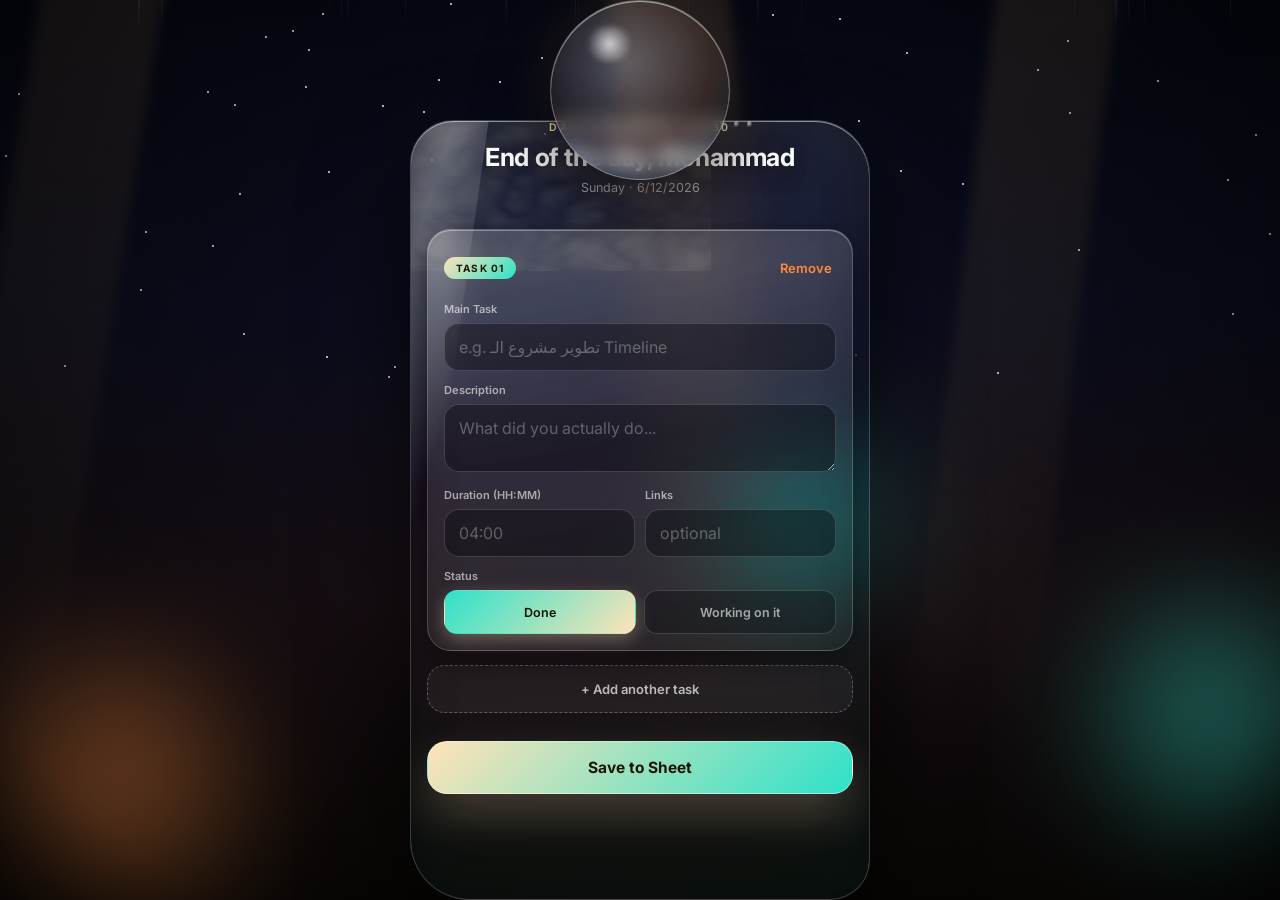
==== site/index.html @ c85f658f "Add files via upload" ====
<!DOCTYPE html>
<html lang="en">
<head>
<meta charset="UTF-8">
<meta name="viewport" content="width=device-width, initial-scale=1, maximum-scale=1, viewport-fit=cover">
<meta name="apple-mobile-web-app-capable" content="yes">
<meta name="apple-mobile-web-app-status-bar-style" content="black-translucent">
<meta name="theme-color" content="#0A0C1C">
<title>Daily Task Log</title>
<link rel="preconnect" href="https://fonts.googleapis.com">
<link href="https://fonts.googleapis.com/css2?family=Inter:wght@300;400;500;600;700;800&display=swap" rel="stylesheet">
<link rel="stylesheet" href="styles.css">
</head>
<body>

<div class="stage">
  <div class="stars" id="stars"></div>
  <div class="ray r1"></div><div class="ray r2"></div><div class="ray r3"></div>
  <div class="cl cl1"></div><div class="cl cl2"></div><div class="cl cl3"></div>
  <div class="vignette"></div>
  <div class="grain"></div>
</div>
<div class="rainfield" id="rainfield"></div>

<div class="app-shell">
  <div class="domewrap">
    <div class="dome" aria-hidden="true"></div>
    <div class="frame">
      <svg class="caustic-overlay" xmlns="http://www.w3.org/2000/svg" aria-hidden="true">
        <filter id="caustic">
          <feTurbulence type="turbulence" baseFrequency="0.018 0.035" numOctaves="2" seed="4" result="turb">
            <animate attributeName="baseFrequency" values="0.018 0.035;0.03 0.018;0.018 0.035" dur="16s" repeatCount="indefinite"/>
          </feTurbulence>
          <feColorMatrix in="turb" type="matrix" values="0 0 0 0 1  0 0 0 0 0.88  0 0 0 0 0.6  0 0 0 0.5 0"/>
        </filter>
        <rect width="100%" height="100%" filter="url(#caustic)"/>
      </svg>
      <div class="glassdrops" id="glassdrops"></div>

      <header>
        <p class="eyebrow">Daily check-in &middot; 22:30</p>
        <h1>End of the day, Mohammad</h1>
        <p class="sub" id="sub"></p>
        <div class="meta" id="meta"></div>
      </header>

      <form id="logForm">
        <main>
          <div id="taskList"></div>
          <button type="button" class="add-btn" id="addBtn">+ Add another task</button>
        </main>
        <div class="bottom-bar">
          <button type="submit" class="submit" id="submitBtn">Save to Sheet</button>
          <p class="status-msg" id="statusMsg"></p>
        </div>
      </form>
    </div>
  </div>
</div>

<script src="config.js"></script>
<script src="app.js"></script>
</body>
</html>
---- site/styles.css ----
/* ===== Reset & iOS-safe base ===== */
*{box-sizing:border-box;-webkit-tap-highlight-color:transparent;}
html,body{margin:0;padding:0;background:#000;height:100%;}
body{
  font-family:'Inter',-apple-system,BlinkMacSystemFont,system-ui,sans-serif;
  color:#fff;
  position:relative;
  overscroll-behavior:none;
  touch-action:manipulation;
}
button{font-family:inherit;touch-action:manipulation;user-select:none;cursor:pointer;}
input,textarea{font-family:inherit;}

/* iOS Safari zoom-on-focus fires when a focused field computes under 16px — keep every
   text input/textarea at 16px minimum, never smaller, regardless of visual density. */
input,textarea,select{font-size:16px;}

/* ===== App shell: height driven by JS (--app-height) to track the Visual Viewport,
   so the bottom action bar never gets shoved around / hidden by the iOS keyboard. ===== */
.app-shell{
  height:var(--app-height, 100dvh);
  display:flex;
  flex-direction:column;
  position:relative;
  z-index:2;
  max-width:460px;
  margin:0 auto;
  width:100%;
}

/* ===================== SCENE (fixed, behind everything, decorative) ===================== */
.stage{position:fixed;inset:0;z-index:0;overflow:hidden;background:
  linear-gradient(180deg,#040611 0%,#0A0C1C 35%,#190F14 68%,#0D0806 100%);}
.stars{position:absolute;inset:0 0 55% 0;}
.star{position:absolute;width:2px;height:2px;background:#fff;border-radius:50%;animation:twinkle ease-in-out infinite;}
@keyframes twinkle{0%,100%{opacity:.1}50%{opacity:.9}}
.ray{position:absolute;top:-25%;width:120px;height:170%;transform-origin:top center;filter:blur(6px);
  background:linear-gradient(180deg,rgba(255,196,120,.14),rgba(255,196,120,0) 65%);animation:sway ease-in-out infinite;}
.r1{left:6%;transform:rotate(9deg);animation-duration:10s;}
.r2{left:46%;transform:rotate(-5deg);animation-duration:12s;animation-delay:1s;}
.r3{left:80%;transform:rotate(7deg);animation-duration:11s;}
@keyframes sway{0%,100%{opacity:.45}50%{opacity:.85}}
.cl{position:absolute;border-radius:50%;filter:blur(55px);mix-blend-mode:screen;}
.cl1{width:360px;height:360px;background:radial-gradient(circle,#FF8A3D,transparent 70%);bottom:-8%;left:-6%;animation:drift1 17s ease-in-out infinite;}
.cl2{width:320px;height:320px;background:radial-gradient(circle,#2DE2C9,transparent 70%);bottom:2%;right:-8%;animation:drift2 20s ease-in-out infinite;}
.cl3{width:220px;height:220px;background:radial-gradient(circle,#2DE2C9,transparent 70%);bottom:30%;left:55%;opacity:.55;animation:drift3 15s ease-in-out infinite;}
@keyframes drift1{0%,100%{transform:translate(0,0)}50%{transform:translate(40px,-10px)}}
@keyframes drift2{0%,100%{transform:translate(0,0)}50%{transform:translate(-30px,-20px)}}
@keyframes drift3{0%,100%{transform:translate(0,0)}50%{transform:translate(25px,15px)}}
.vignette{position:absolute;inset:0;background:radial-gradient(ellipse at 50% 35%,transparent 30%,rgba(0,0,0,.55) 85%,rgba(0,0,0,.85) 100%);}
.grain{position:absolute;inset:0;opacity:.045;mix-blend-mode:overlay;
  background-image:url("data:image/svg+xml,%3Csvg xmlns='http://www.w3.org/2000/svg' width='120' height='120'%3E%3Cfilter id='n'%3E%3CfeTurbulence type='fractalNoise' baseFrequency='0.9' numOctaves='2' stitchTiles='stitch'/%3E%3C/filter%3E%3Crect width='100%25' height='100%25' filter='url(%23n)'/%3E%3C/svg%3E");}
.rainfield{position:fixed;inset:0;z-index:1;pointer-events:none;}
.streak{position:absolute;top:-10%;width:1.5px;height:120px;background:linear-gradient(180deg,transparent,rgba(255,255,255,.35),transparent);
  filter:blur(.4px);animation:fall linear infinite;}
@keyframes fall{from{transform:translateY(-10%)}to{transform:translateY(110vh)}}

/* ===================== GLASS PANEL ===================== */
.domewrap{position:relative;z-index:3;display:flex;flex-direction:column;align-items:center;flex:1;min-height:0;}
.dome{width:min(180px,38vw);height:min(180px,38vw);border-radius:50%;position:relative;margin-bottom:-13%;z-index:3;flex-shrink:0;
  background:radial-gradient(circle at 42% 35%,rgba(255,255,255,.3),rgba(255,196,120,.1) 55%,rgba(45,226,201,.05) 80%);
  backdrop-filter:blur(10px) saturate(160%);-webkit-backdrop-filter:blur(10px) saturate(160%);
  border:1px solid rgba(255,255,255,.3);
  box-shadow:0 1px 0 rgba(255,255,255,.55) inset,0 30px 70px rgba(0,0,0,.6),0 0 60px rgba(255,196,120,.12);
  animation:ambientsway 9s ease-in-out infinite;}
.dome::before{content:'';position:absolute;top:14%;left:18%;width:30%;height:20%;border-radius:50%;
  background:radial-gradient(circle,rgba(255,255,255,.75),transparent 70%);filter:blur(2px);}
@keyframes ambientsway{0%,100%{transform:rotate(0deg)}50%{transform:rotate(1.2deg)}}

.frame{
  width:100%;position:relative;z-index:2;overflow:hidden;
  border-radius:clamp(28px,7vw,44px) clamp(32px,8vw,56px) clamp(24px,6vw,40px) clamp(34px,8.5vw,60px);
  background:linear-gradient(170deg,rgba(255,255,255,.12),rgba(255,255,255,.02) 42%,rgba(45,226,201,.06));
  backdrop-filter:blur(26px) saturate(175%);-webkit-backdrop-filter:blur(26px) saturate(175%);
  border:1px solid rgba(255,255,255,.18);
  box-shadow:0 1px 0 rgba(255,255,255,.5) inset, 0 -22px 50px rgba(0,0,0,.2) inset, 0 50px 100px rgba(0,0,0,.65);
  display:flex;flex-direction:column;flex:1;min-height:0;
}
.caustic-overlay{position:absolute;inset:0;z-index:4;opacity:.3;mix-blend-mode:screen;pointer-events:none;}
.caustic-overlay svg{width:140%;height:140%;position:absolute;top:-20%;left:-20%;}
.frame::after{content:'';position:absolute;top:0;left:-40%;width:45%;height:100%;z-index:5;
  background:linear-gradient(100deg,transparent 25%,rgba(255,255,255,.28) 50%,transparent 75%);
  transform:skewX(-8deg);animation:wipe 9s ease-in-out infinite;pointer-events:none;}
@keyframes wipe{0%{left:-45%}50%{left:120%}100%{left:120%}}
.glassdrops{position:absolute;inset:0;z-index:5;pointer-events:none;overflow:hidden;}
.drop{position:absolute;width:5px;height:7px;border-radius:50% 50% 50% 50%/60% 60% 40% 40%;
  background:radial-gradient(circle at 35% 30%,rgba(255,255,255,.8),rgba(255,255,255,.15) 60%,transparent 75%);
  filter:blur(.3px);animation:slide linear infinite;}
@keyframes slide{from{transform:translateY(-5%)}to{transform:translateY(720px);}}

header{padding:env(safe-area-inset-top, 14px) 22px 14px;position:relative;z-index:6;text-align:center;flex-shrink:0;}
.eyebrow{font-size:10.5px;letter-spacing:.24em;text-transform:uppercase;color:#FFE3B8;font-weight:600;margin:0 0 8px;}
h1{margin:0;font-size:clamp(20px,5.5vw,25px);font-weight:700;letter-spacing:-.4px;color:#fff;text-shadow:0 2px 24px rgba(0,0,0,.55);}
.sub{margin:8px 0 0;font-size:12.5px;color:rgba(255,255,255,.65);}
.meta{display:flex;gap:8px;margin-top:14px;justify-content:center;flex-wrap:wrap;}
.meta span{font-size:10.5px;color:#fff;border:1px solid rgba(255,255,255,.22);background:rgba(45,226,201,.08);
  padding:5px 12px;border-radius:999px;}

/* scrollable task list */
main{padding:6px 16px 18px;position:relative;z-index:6;overflow-y:auto;-webkit-overflow-scrolling:touch;flex:1;min-height:0;}
.card{background:linear-gradient(165deg,rgba(255,255,255,.14),rgba(255,255,255,.04));
  backdrop-filter:blur(16px) saturate(155%);-webkit-backdrop-filter:blur(16px) saturate(155%);
  border:1px solid rgba(255,255,255,.18);
  border-radius:24px;padding:16px;margin-bottom:14px;position:relative;
  box-shadow:0 1px 0 rgba(255,255,255,.35) inset,0 14px 34px rgba(0,0,0,.45);
  transition:border-color .2s ease;}
.card:focus-within{border-color:rgba(255,227,184,.55);}
.card.invalid{border-color:rgba(255,92,92,.65);animation:shake .35s;}
@keyframes shake{0%,100%{transform:translateX(0)}25%{transform:translateX(-4px)}75%{transform:translateX(4px)}}
.card-head{display:flex;justify-content:space-between;align-items:center;margin-bottom:12px;}
.task-num{font-size:10px;font-weight:700;letter-spacing:.12em;text-transform:uppercase;color:#1d1406;
  background:linear-gradient(135deg,#FFE3B8,#2DE2C9);padding:5px 12px;border-radius:999px;}
.remove-btn{color:#FF8A3D;font-size:13px;font-weight:600;background:none;border:none;padding:10px 4px;min-height:44px;}
label{display:block;font-size:11px;font-weight:600;color:rgba(255,255,255,.6);margin:12px 0 7px;}
.err{display:none;font-size:11px;color:#FF8A3D;margin-top:6px;}
.card.invalid .err{display:block;}
input,textarea{
  width:100%;padding:13px 14px;border:1px solid rgba(255,255,255,.16);border-radius:15px;
  font-family:inherit;background:rgba(5,5,12,.4);color:#fff;-webkit-appearance:none;appearance:none;
}
input::placeholder,textarea::placeholder{color:rgba(255,255,255,.3);}
input:focus,textarea:focus{outline:none;border-color:#FFE3B8;}
textarea{resize:vertical;min-height:62px;}
.row2{display:grid;grid-template-columns:1fr 1fr;gap:10px;}
.status-pills{display:flex;gap:8px;margin-top:6px;}
.pill{flex:1;text-align:center;padding:12px 0;border-radius:13px;border:1px solid rgba(255,255,255,.16);
  font-size:12.5px;font-weight:600;color:rgba(255,255,255,.6);background:rgba(5,5,12,.3);
  min-height:44px;transition:background .15s,color .15s,border-color .15s;}
.pill[aria-pressed="true"]{background:linear-gradient(135deg,#2DE2C9,#FFE3B8);color:#1d1406;border-color:transparent;
  box-shadow:0 6px 18px rgba(255,227,184,.3);}
.add-btn{width:100%;padding:14px;border:1px dashed rgba(255,255,255,.28);border-radius:18px;background:rgba(255,255,255,.05);
  color:rgba(255,255,255,.72);font-weight:600;font-size:13px;min-height:48px;}
.add-btn:active{background:rgba(255,255,255,.1);}

/* bottom action bar — a normal flex child, never position:fixed, so iOS keyboard resize
   (handled via --app-height) keeps it exactly where expected, no floating/overlap bugs */
.bottom-bar{
  flex-shrink:0;z-index:7;padding:10px 16px calc(env(safe-area-inset-bottom, 10px) + 10px);
  position:relative;
}
.submit{width:100%;padding:16px;border:1px solid rgba(255,255,255,.4);border-radius:20px;font-weight:700;
  font-size:15.5px;color:#1d1406;background:linear-gradient(135deg,#FFE3B8,#2DE2C9);
  box-shadow:0 20px 46px rgba(255,227,184,.22);transition:transform .15s ease,opacity .15s ease;min-height:50px;}
.submit:active{transform:scale(.97);}
.submit:disabled{opacity:.55;}
.status-msg{text-align:center;font-size:12.5px;margin:10px 0 0;min-height:16px;color:rgba(255,255,255,.75);}
.status-msg.success{color:#2DE2C9;}
.status-msg.error{color:#FF8A3D;}

@media (prefers-reduced-motion: reduce){
  .star,.ray,.cl1,.cl2,.cl3,.streak,.drop,.frame::after,.dome{animation:none !important;}
}
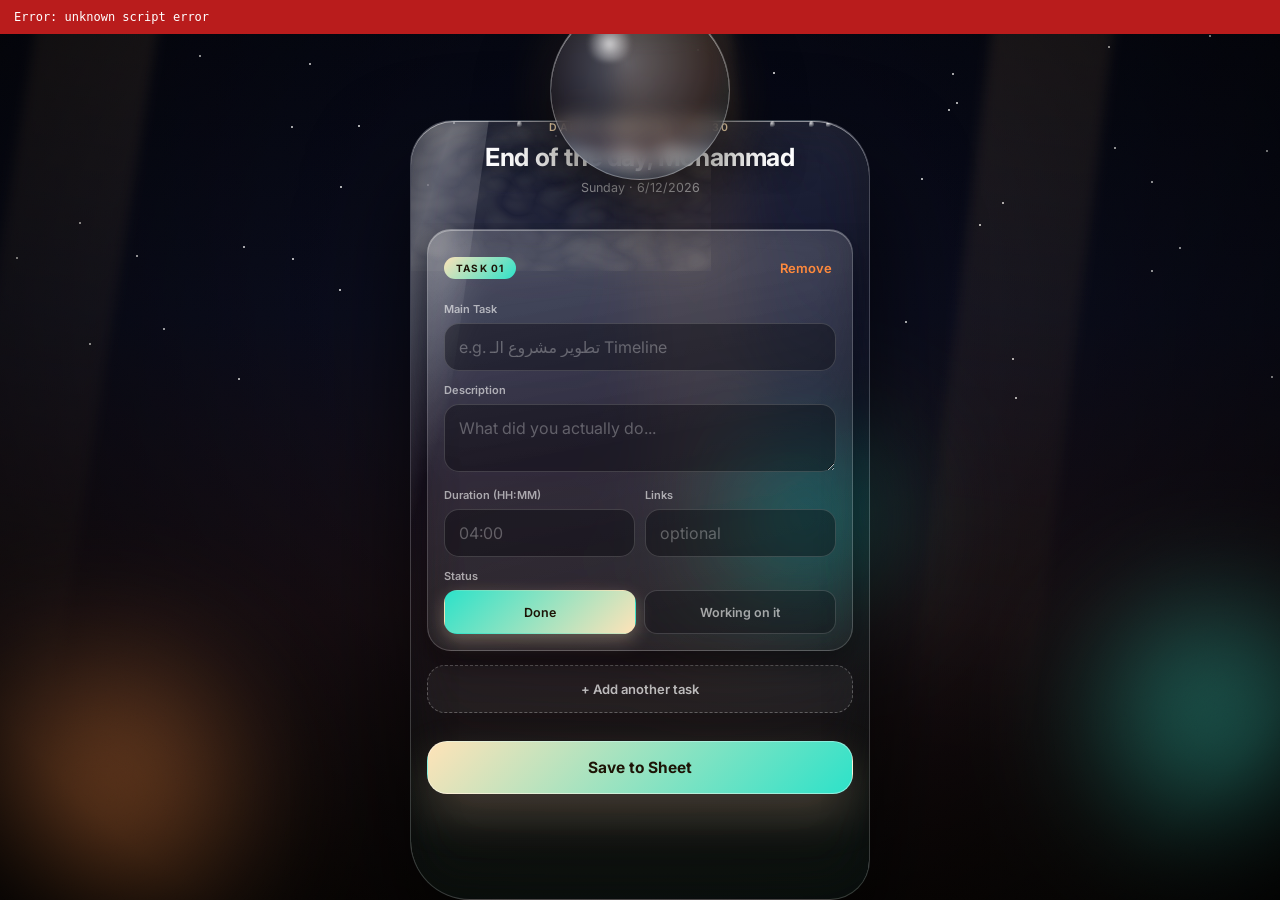
==== commit 7ff20c1c: "Implement error handling script in index.html Added a script to handle fatal errors and display them" ====
--- a/site/index.html
+++ b/site/index.html
@@ -10,6 +10,31 @@
 <link rel="preconnect" href="https://fonts.googleapis.com">
 <link href="https://fonts.googleapis.com/css2?family=Inter:wght@300;400;500;600;700;800&display=swap" rel="stylesheet">
 <link rel="stylesheet" href="styles.css">
+<script>
+  // Catches failures as early as possible (even config.js/app.js failing to load), so a real
+  // failure on a phone with no devtools shows up as visible text instead of a silent blank page.
+  window.__fatalErrors = [];
+  function __showFatalError(label, detail) {
+    window.__fatalErrors.push(label + ": " + detail);
+    var banner = document.getElementById("fatalError");
+    if (!banner) {
+      banner = document.createElement("div");
+      banner.id = "fatalError";
+      banner.style.cssText =
+        "position:fixed;top:0;left:0;right:0;z-index:9999;background:#B91C1C;color:#fff;" +
+        "font-family:monospace;font-size:12px;padding:10px 14px;white-space:pre-wrap;" +
+        "max-height:40vh;overflow:auto;";
+      (document.body || document.documentElement).appendChild(banner);
+    }
+    banner.textContent = window.__fatalErrors.join("\n\n");
+  }
+  window.addEventListener("error", function (e) {
+    __showFatalError("Error", (e.error && e.error.stack) || e.message || "unknown script error");
+  }, true);
+  window.addEventListener("unhandledrejection", function (e) {
+    __showFatalError("Unhandled promise rejection", (e.reason && (e.reason.stack || e.reason.message)) || String(e.reason));
+  });
+</script>
 </head>
 <body>
 
